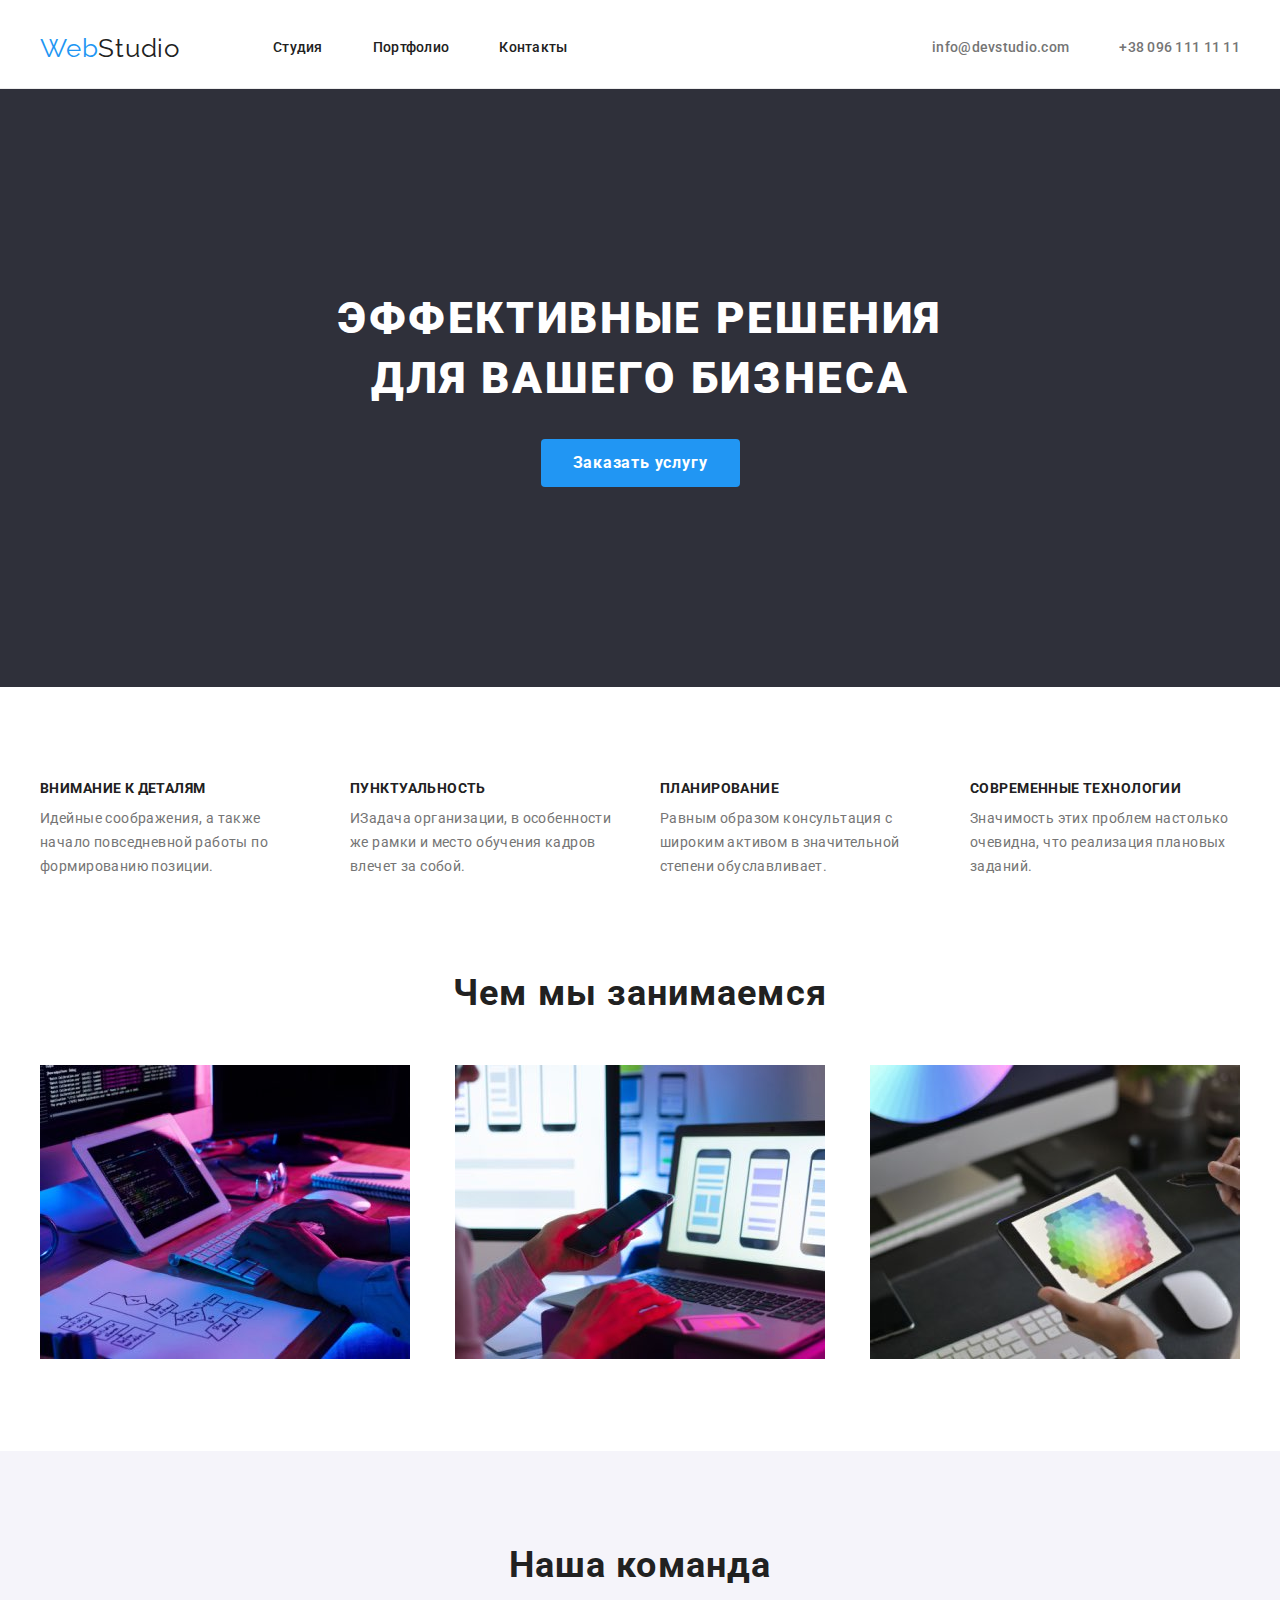
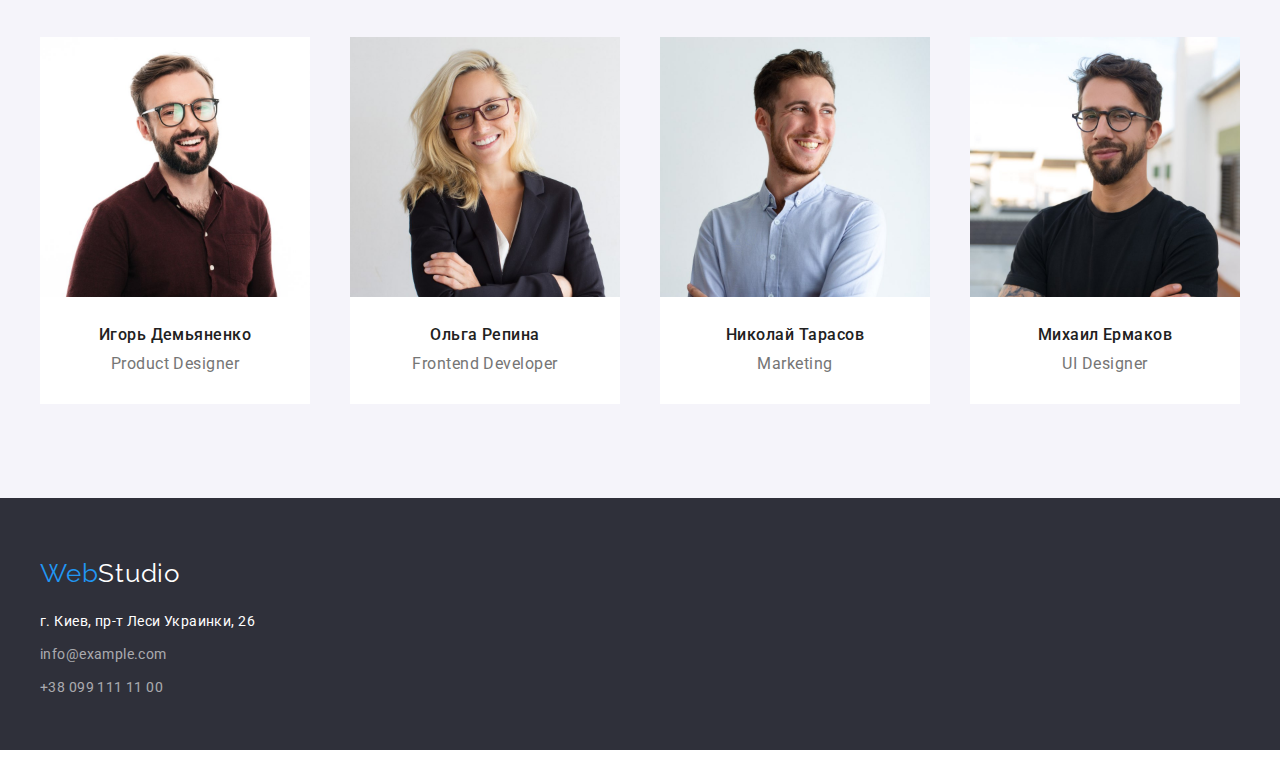
==== index.html @ 11e3fc03 "push" ====
<!DOCTYPE html>
<html lang="ru">

<head>
    <meta charset="UTF-8">
    <meta http-equiv="X-UA-Compatible" content="IE=edge">
    <meta name="viewport" content="width=device-width, initial-scale=1.0">
    <title>Web Studio (Version 2.1)</title>

    <link
        href="https://fonts.googleapis.com/css2?family=Raleway:wght@700&family=Roboto:wght@400;500;700;900&display=swap"
        rel="stylesheet" />

    <link rel="stylesheet" href="https://cdnjs.cloudflare.com/ajax/libs/modern-normalize/1.1.0/modern-normalize.min.css"
        integrity="sha512-wpPYUAdjBVSE4KJnH1VR1HeZfpl1ub8YT/NKx4PuQ5NmX2tKuGu6U/JRp5y+Y8XG2tV+wKQpNHVUX03MfMFn9Q=="
        crossorigin="anonymous" referrerpolicy="no-referrer" />

    <link rel="stylesheet" href="./css/style.css">
</head>

<body>

    <header>
        <div class="container main-nav">
            <a href="./index.html" class="logo link"> <span class="logo-web">Web</span><span class="logo-studio">Studio</span></a>
            <nav>
                <ul class="site-nav list">
                    <li class="item"><a class="link" href="./index.html">Студия</a></li>
                    <li class="item"><a class="link" href="./portfolio.html">Портфолио</a></li>
                    <li class="item"><a class="link" href="">Контакты</a></li>
                </ul> 
            </nav>
            <ul class="contact-nav list">
                <li class="item"><a class="link" href="mailto:info@devstudio.com">info@devstudio.com</a></li>
                <li class="item"><a class="link" href="tel:+380961111111">+38 096 111 11 11</a></li>
            </ul>
            
        </div>
    </header>

    <main>
        <!-- секция Эффективные решения для вашего бизнеса -->
        <div class="pre-hero-line"></div>
        <section class="hero">
            <h1 class="main-headline"> <span class="hero-title"> Эффективные решения<br>для вашего бизнеса</span> </h1>
            <button type="button" class="button-main"> <span class="color-text-button">Заказать услугу</span></button>
        </section>
        <!-- секция преимуществ -->
        <section class="container">
            <ul class="benefits">
                <!-- <h2>Наши преимущества</h2> -->
                <li class="item">
                    <h3 class="benefits-title">Внимание к деталям</h3>
                    <p class="benefits-describe">Идейные соображения, а также начало повседневной работы по формированию позиции.</p>
                </li>
                <li class="item">
                    <h3 class="benefits-title">Пунктуальность</h3>
                    <p class="benefits-describe">ИЗадача организации, в особенности же рамки и место обучения кадров влечет за собой.</p>
                </li>
                <li class="item">
                    <h3 class="benefits-title">Планирование</h3>
                    <p class="benefits-describe">Равным образом консультация с широким активом в значительной степени обуславливает.</p>
                </li>
                <li class="item">
                    <h3 class="benefits-title">Современные технологии</h3>
                    <p class="benefits-describe">Значимость этих проблем настолько очевидна, что реализация плановых заданий.</p>
                </li>
            </ul>
        </section>
        <!-- секция Чем мы занимаемся  -->
        <section class="container">
            <div class="whatwedo">
                <h2 class="whatwedo-headline">Чем мы занимаемся</h2>
                <ul class="whatwedo-list">
                    <li class="item">
                        <img src="./images/photo-coding.jpg" alt="Верстка сайта" width="370" height="294" />
                    </li>
                    <li class="item">
                        <img src="./images/photo-app.jpg" alt="Написание приложений" width="370" height="294" />
                    </li>
                    <li class="item">
                        <img src="./images/photo-design.jpg" alt="Разработка дизайна" width="370" height="294" />
                    </li>
                </ul>
            </div>
        </section>
        <!-- секция Наша команда -->
        <section class="our-team">
            <div class="container">
                <h2 class="our-team-headline">Наша команда</h2>
                <ul class="personal list">
                    <li>
                        <img class="item-img" src="./images/card-photo-igor.jpg" alt="Product Designer" width="270" height="260" />
                        <div class="our-team-name">
                            <p class="team-name">Игорь Демьяненко</p>
                            <p class="team-job">Product Designer</p>
                        </div>
                    </li>
                    <li>
                        <img class="item-img" src="./images/card-photo-olena.jpg" alt="Frontend Developer" width="270" height="260" />
                        <div class="our-team-name">
                            <p class="team-name">Ольга Репина</p>
                            <p class="team-job">Frontend Developer</p>
                        </div>
                    </li>
                    <li>
                        <img class="item-img" src="./images/card-photo-mukola.jpg" alt="Marketing" width="270" height="260" />
                        <div class="our-team-name">
                            <p class="team-name">Николай Тарасов</p>
                            <p class="team-job">Marketing</p>
                        </div>
                    </li>
                    <li>
                        <img class="item-img" src="./images/card-photo-mukhailo.jpg" alt="Product Designer" width="270" height="260" />
                        <div class="our-team-name">
                            <p class="team-name">Михаил Ермаков</p>
                            <p class="team-job">UI Designer</p>
                        </div>
                    </li>
                </ul>
            </div>
        </section>
        
    </main>

    <footer class="footer-section">
        <!-- секция контакты -->
        <div class="container">
            <a href="./index.html" class="logo link"> <span class="logo-web">Web</span><span
                    class="logo-studio-foot">Studio</span>
                <address class="adress">
                    <a href="https://goo.gl/maps/mDuxBQLY7Kdxs8NY9" class="contact-foot-adress link">г. Киев, пр-т Леси
                        Украинки, 26</a><br>
                    <a href="mailto:info@example.com" class="contact-foot link">info@example.com</a><br>
                    <a href="tel:+380991111100" class="contact-foot link">+38 099 111 11 00</a>
                </address>
        </div>
    </footer>

</body>

</html>
---- css/style.css ----
:root {
  --primary-text-color: #757575;
  --secondary-text-color: #212121;
  --accent-color: #2196f3;
  --as-main-button-color: rgba(33, 150, 243, 1);
  --primary-bg-color: #ffffff;
  --button-hover-text: rgba(255, 255, 255, 1);
}

body {
  color: var(--primary-text-color);
  background-color: var(--primary-bg-color);
  font-family: Roboto, VHelvetica Neue, sans-serif;

  font-size: 14px;
  line-height: 1.71;
  letter-spacing: 0.03em;

  margin-left: auto;
  margin-right: auto;
}

/* gen settings */
a {
  text-decoration: none;
  padding: 0;
}

.ul {
  padding: 0;
  margin: 0;
  list-style: none;
}

h1,
h2,
h3,
h4,
h5,
h6 {
  padding: 0;
  margin: 0;
}

/* nav container */
.container {
  width: 1200px;
  margin-left: auto;
  margin-right: auto;
  padding-left: 15px;
  padding-right: 15px;
  /* outline: 0.5px solid tomato; */
}

/* nav */

.main-nav {
  display: flex;
  align-items: center;
}

/* logo */

.logo {
  font-family: Raleway, sans-serif;
  font-weight: 400;
  font-size: 26px;
  line-height: 1.19;
  letter-spacing: 0.03em;
}
.logo-web {
  color: var(--accent-color);
}

.logo-studio {
  color: #212121;
}

.logo-studio-foot {
  color: white;
}

/* end logo */

.site-nav {
  display: flex;
  margin-left: 93px;
  list-style: none;
  padding-left: 0;
  margin-top: 0;
  margin-bottom: 0;
}

.site-nav .item + .item {
  margin-left: 50px;
}

.site-nav .link {
  display: block;
  padding-top: 32px;
  padding-bottom: 32px;

  color: var(--secondary-text-color);
  font-weight: 500;
  font-size: 14px;
  line-height: 1.14;
  letter-spacing: 0.02em;
}

/* another margin site-nav */

/* .site-nav .item {
  margin-right: 50px;
} */
/* .site-nav .item:last-child {
  margin-right: 0;
} */

/* .site-nav .item:not(:last-child) {
  margin-right: 50px;
} */

.contact-nav {
  display: flex;
  margin-left: auto;
  padding-left: 0;
  margin-top: 0;
  margin-bottom: 0;

  list-style: none;
}

.contact-nav .item + .item {
  margin-left: 50px;
}

.contact-nav .link {
  display: block;
  padding-top: 32px;
  padding-bottom: 32px;

  color: var(--primary-text-color);
  font-weight: 500;
  font-size: 14px;
  line-height: 1.14;
  letter-spacing: 0.02em;
  text-decoration: none;
}

.site-nav .link:hover,
.site-nav .link:focus {
  color: var(--accent-color);
}

.contact-nav .link:hover,
.contact-nav .link:focus {
  color: var(--accent-color);
  text-decoration: none;
}

/* nav end */

/* hero */

.pre-hero-line {
  background-color: rgba(236, 236, 236, 1);
  height: 1px;
}

.hero {
  background-color: #2f303a;
  text-align: center;
}

.hero-title {
  color: rgba(255, 255, 255, 1);
}

.main-headline {
  padding-top: 200px;
  margin: 0 auto;

  font-weight: 900;
  font-size: 44px;
  line-height: 1.36;
  text-align: center;
  letter-spacing: 0.06em;
  text-transform: uppercase;
}

/* button set */
.button-main {
  box-sizing: border-box;
  cursor: pointer;

  background-color: var(--as-main-button-color);
  border: 0 solid var(--as-main-button-color);
  border-radius: 4px;

  /* Font-weight: 700;
  Font size: 16px;
  Line height: 1.8; */

  margin-top: 30px;
  text-align: center;
  letter-spacing: 0.06em;

  padding: 10px 32px;
  margin-bottom: 200px;
}

.color-text-button {
  color: var(--button-hover-text);

  font-family: Roboto;
  font-style: normal;
  font-weight: 700;
  font-size: 16px;
  line-height: 1.8;

  /* padding: 10px 32px; */
}

/* hero end */

/* benefits */

.benefits {
  display: flex;
  justify-content: space-between;
  list-style: none;

  /* height: 200px; */
  margin: 0;
  padding-top: 94px;
  padding-bottom: 94px;
  padding-left: 0;
}

.benefits .benefits-item + .benefits-item {
  margin-left: 30px;
}

.benefits .item {
  width: 270px;
}

.benefits-title {
  color: #212121;

  font-weight: 700;
  font-size: 14px;
  line-height: 1.14;
  letter-spacing: 0.03em;
  text-transform: uppercase;
}

.benefits-describe {
  font-style: normal;
  font-weight: 400;
  font-size: 14px;
  line-height: 1.71;
  letter-spacing: 3%;

  margin-top: 10px;
  margin-bottom: 0;
}

/* benefits end */

/* whatwedo index.html */

/* .whatwedo {
  margin-top: 94px;
} */

.whatwedo-headline {
  color: var(--secondary-text-color);

  font-weight: 700;
  font-size: 36px;
  line-height: 1.16;
  text-align: center;
  letter-spacing: 0.03em;

  padding-bottom: 50px;
}

.whatwedo-list {
  display: flex;
  justify-content: space-between;

  list-style: none;
  margin-top: 0;
  margin-bottom: 0;
  padding-left: 0;
  padding-bottom: 0;
}

.whatwedo-list .item {
  margin-bottom: -10px;
}

.whatwedo-list .item + .item {
  margin-left: 30px;
}

/* our-team index.html */

.our-team {
  background-color: #f5f4fa;
  margin-top: 94px;
}

.our-team-headline {
  display: block;
  color: var(--secondary-text-color);

  font-weight: 700;
  font-size: 36px;
  line-height: 1.16;
  text-align: center;
  letter-spacing: 0.03em;

  padding-top: 94px;
}

.personal {
  display: flex;
  justify-content: space-between;
  list-style: none;

  font-weight: 400;
  font-size: 16px;
  line-height: 1.18;
  letter-spacing: 0.03em;

  padding-left: 0;
  /* margin-top: 50px; */
  margin: 0 0;
  padding-top: 50px;
  padding-bottom: 94px;
}

.personal .item-img {
  margin-bottom: -5px;
}

.personal .team-name + .team-name {
  padding-left: 30px;
}

.our-team-name {
  background-color: var(--button-hover-text);
}

.team-name {
  color: var(--secondary-text-color);
  font-weight: 500;
  font-size: 16px;
  line-height: 1.18;
  text-align: center;
  letter-spacing: 0.03em;

  padding-top: 30px;

  margin: 0 auto;
}

.team-job {
  text-align: center;
  font-family: Roboto;
  font-weight: 400;
  font-size: 16px;
  line-height: 1.18;

  margin: 0 auto;
  padding-top: 10px;
  padding-bottom: 30px;
}

/* end our-team index.html */

/* footer */

.footer-section {
  box-sizing: border-box;
  background-color: #2f303a;
  height: 252px;
  padding-top: 60px;
}

.adress {
  display: block;
  font-family: Roboto;
  font-style: normal;
  font-weight: 400;
  font-size: 14px;
  line-height: 1.71;
  letter-spacing: 0.03em;
}

.contact-foot-adress {
  display: inline-block;
  color: rgba(255, 255, 255, 1);
  margin-top: 20px;
}

.contact-foot {
  display: inline-block;
  color: rgba(255, 255, 255, 0.6);
  margin-top: 9px;
}

/* footer end */

/* .list {
  list-style: none;
} */

.buttons-portfolio {
  display: flex;
  justify-content: center;
  padding-top: 94px;
}

.buttons-portfolio .click + .click {
  margin-left: 8px;
}

.button-portfolio {
  box-sizing: border-box;
  cursor: pointer;

  color: rgba(33, 33, 33, 1);
  background-color: rgba(245, 244, 250, 1);

  font-weight: 500;
  font-size: 16px;
  line-height: 1.6;
  text-align: center;
  letter-spacing: 0.03em;
  border: 0 solid rgba(245, 244, 250, 1);
  border-radius: 4px;

  /* height: 38px;
  width: 130px; */
  margin-bottom: 0;
  padding: 6px 22px;
}

.button-portfolio:hover,
.button-portfolio:focus {
  color: var(--button-hover-text);
  background-color: var(--accent-color);
}

/* end buttons-portfolio portfolio.html  */

/* portfolio-example portfolio.html   */

/* buttons-portfolio portfolio.html  */

/* end portfolio-example portfolio.html */

.portfolio-list {
  display: flex;
  flex-wrap: wrap;
  justify-content: space-between;

  list-style: none;
  padding-left: 0;
  margin-top: 50px;
  margin-bottom: 0;
}

.portfolio-element {
  margin-bottom: 30px;
  margin-right: 30px;
  border: 0;
}

.portfolio-info {
  display: block;
  box-sizing: border-box;
  border-right: 1px solid rgba(238, 238, 238, 1);
  border-left: 1px solid rgba(238, 238, 238, 1);
  border-bottom: 1px solid rgba(238, 238, 238, 1);
  margin-top: -10px;
}

.portfolio-title {
  display: block;
  color: rgba(33, 33, 33, 1);

  font-family: Roboto;
  font-style: 700;
  font-size: 18px;
  /* line-height: 36px; */
  text-align: Left;
  letter-spacing: 0.06em;

  padding-top: 20px;
  margin-left: 24px;
  margin-right: 24px;
}

.portfolio-example {
  font-weight: 400;
  font-size: 16px;
  /* line-height: 30px; */
  color: rgba(117, 117, 117, 1);
  letter-spacing: 0.03em;

  padding-top: 4px;
  padding-bottom: 20px;
  margin: 0 24px;
}

.portfolio-list > li:nth-last-of-type(-n + 3) {
  margin-bottom: 0;
}

.portfolio-list:nth-last-child(-n + 3) {
  padding-bottom: 94px;
}

.portfolio-element:nth-child(3n) {
  margin-right: 0;
}
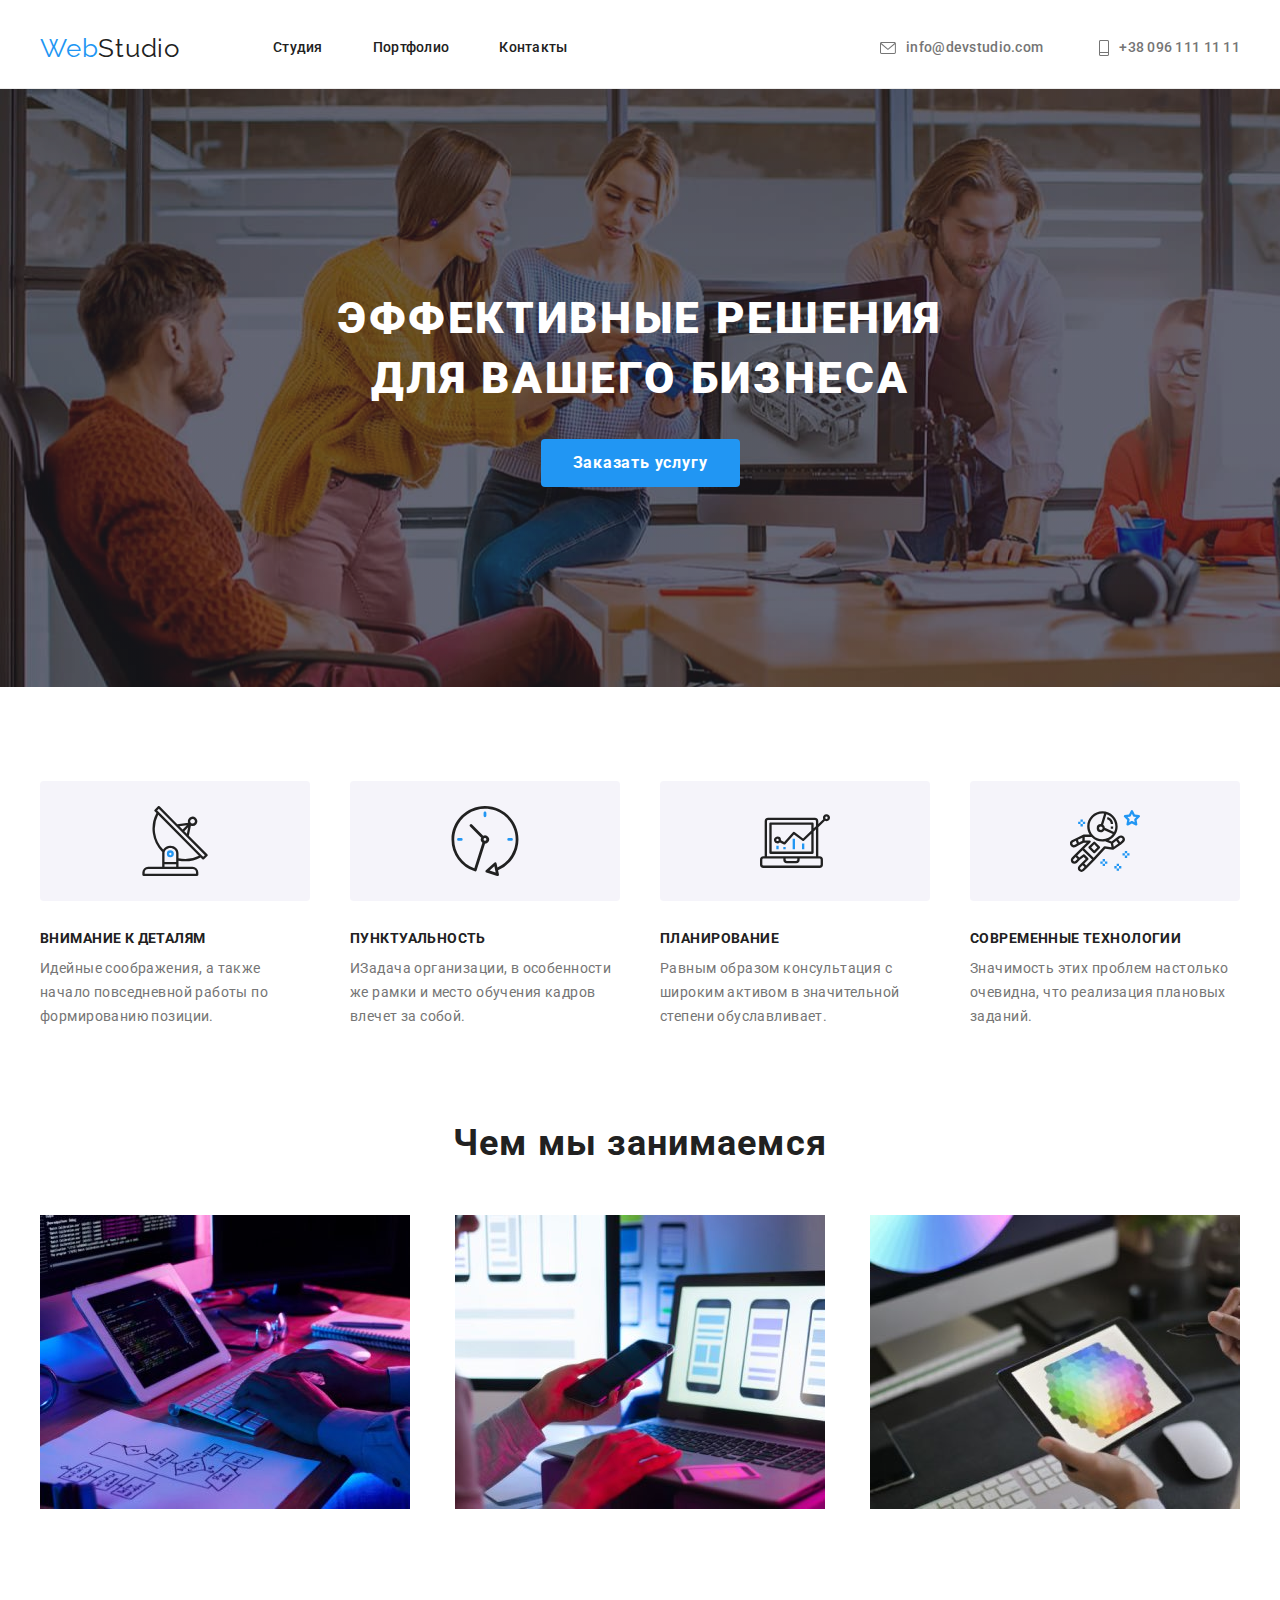
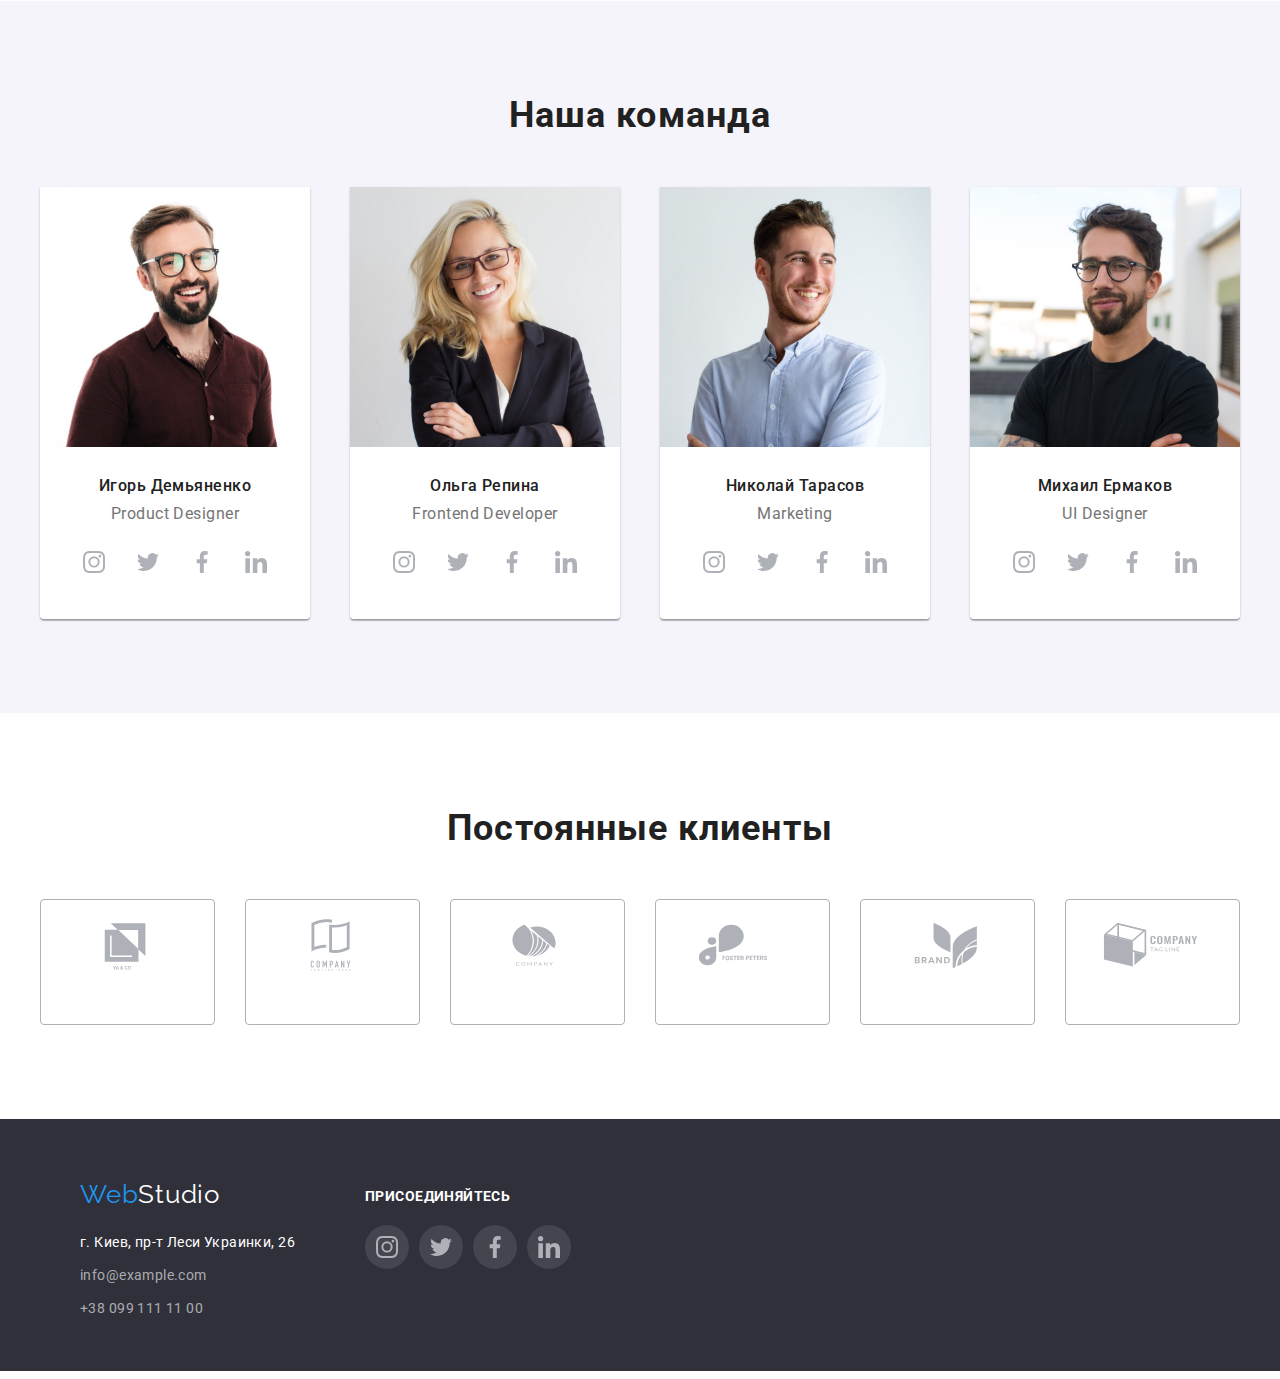
==== commit 0b51464b: "full v1" ====
--- a/index.html
+++ b/index.html
@@ -31,8 +31,22 @@
                 </ul> 
             </nav>
             <ul class="contact-nav list">
-                <li class="item"><a class="link" href="mailto:info@devstudio.com">info@devstudio.com</a></li>
-                <li class="item"><a class="link" href="tel:+380961111111">+38 096 111 11 11</a></li>
+                <li class="item">
+                    <a class="link email-nav" href="mailto:info@devstudio.com">
+                    <svg class="email-pic">
+                    <use href="./images/nav-icon.svg#icon-nav-envelope"></use>
+                    </svg>
+                    info@devstudio.com
+                    </a>
+                </li>
+                <li class="item">
+                    <a class="link tel-nav" href="tel:+380961111111">
+                    <svg class="tel-pic">
+                    <use href="./images/nav-icon.svg#icon-nav-phone"></use>
+                    </svg>
+                    +38 096 111 11 11
+                    </a>
+                </li>
             </ul>
             
         </div>
@@ -49,19 +63,19 @@
         <section class="container">
             <ul class="benefits">
                 <!-- <h2>Наши преимущества</h2> -->
-                <li class="item">
+                <li class="item aerial">
                     <h3 class="benefits-title">Внимание к деталям</h3>
                     <p class="benefits-describe">Идейные соображения, а также начало повседневной работы по формированию позиции.</p>
                 </li>
-                <li class="item">
+                <li class="item clock">
                     <h3 class="benefits-title">Пунктуальность</h3>
                     <p class="benefits-describe">ИЗадача организации, в особенности же рамки и место обучения кадров влечет за собой.</p>
                 </li>
-                <li class="item">
+                <li class="item diagarm">
                     <h3 class="benefits-title">Планирование</h3>
                     <p class="benefits-describe">Равным образом консультация с широким активом в значительной степени обуславливает.</p>
                 </li>
-                <li class="item">
+                <li class="item astronaut">
                     <h3 class="benefits-title">Современные технологии</h3>
                     <p class="benefits-describe">Значимость этих проблем настолько очевидна, что реализация плановых заданий.</p>
                 </li>
@@ -89,51 +103,261 @@
             <div class="container">
                 <h2 class="our-team-headline">Наша команда</h2>
                 <ul class="personal list">
-                    <li>
+                    <li class="personal-card">
                         <img class="item-img" src="./images/card-photo-igor.jpg" alt="Product Designer" width="270" height="260" />
                         <div class="our-team-name">
                             <p class="team-name">Игорь Демьяненко</p>
                             <p class="team-job">Product Designer</p>
+                            <ul class="personal-social">
+                                <li class="social">
+                                    <a href="#">
+                                    <svg class="insta-icon link" viewBox="0 0 200 100">
+                                    <use href="./images/social-icons.svg#icon-instagram"></use>
+                                    </svg>
+                                    </a>
+                                </li>                                    
+                                <li class="social">
+                                    <a href="#">
+                                    <svg class="twitter-icon link" viewBox="0 0 200 100">
+                                    <use href="./images/social-icons.svg#icon-twitter"></use>
+                                    </svg>
+                                    </a>
+                                </li>                                    
+                                <li class="social">
+                                    <a href="#">
+                                    <svg class="facebook-icon link" viewBox="0 0 200 100">
+                                    <use href="./images/social-icons.svg#icon-facebook"></use>
+                                    </svg>
+                                    </a>
+                                </li>                                    
+                                <li class="social">
+                                    <a href="#">
+                                    <svg class="linkedin-icon link" viewBox="0 0 200 100">
+                                    <use href="./images/social-icons.svg#icon-linkedin"></use>
+                                    </svg>
+                                    </a>
+                                </li>                                   
+                            </ul>
                         </div>
                     </li>
-                    <li>
+                    <li class="personal-card">
                         <img class="item-img" src="./images/card-photo-olena.jpg" alt="Frontend Developer" width="270" height="260" />
                         <div class="our-team-name">
                             <p class="team-name">Ольга Репина</p>
                             <p class="team-job">Frontend Developer</p>
+                            <ul class="personal-social">
+                                <li class="social">
+                                    <a href="#">
+                                    <svg class="insta-icon link" viewBox="0 0 200 100">
+                                    <use href="./images/social-icons.svg#icon-instagram"></use>
+                                    </svg>
+                                    </a>
+                                </li>
+                                <li class="social">
+                                    <a href="#">
+                                    <svg class="twitter-icon link" viewBox="0 0 200 100">
+                                    <use href="./images/social-icons.svg#icon-twitter"></use>
+                                    </svg>
+                                    </a>
+                                </li>
+                                <li class="social">
+                                    <a href="#">
+                                    <svg class="facebook-icon link" viewBox="0 0 200 100">
+                                    <use href="./images/social-icons.svg#icon-facebook"></use>
+                                    </svg>
+                                    </a>
+                                </li>
+                                <li class="social">
+                                    <a href="#">
+                                    <svg class="linkedin-icon link" viewBox="0 0 200 100">
+                                    <use href="./images/social-icons.svg#icon-linkedin"></use>
+                                    </svg>
+                                    </a>
+                                 </li>
+                            </ul>
                         </div>
                     </li>
-                    <li>
+                    <li class="personal-card">
                         <img class="item-img" src="./images/card-photo-mukola.jpg" alt="Marketing" width="270" height="260" />
                         <div class="our-team-name">
                             <p class="team-name">Николай Тарасов</p>
                             <p class="team-job">Marketing</p>
+                            <ul class="personal-social">
+                                <li class="social">
+                                    <a href="#">
+                                    <svg class="insta-icon link" viewBox="0 0 200 100">
+                                    <use href="./images/social-icons.svg#icon-instagram"></use>
+                                    </svg>
+                                    </a>
+                                </li>
+                                <li class="social">
+                                    <a href="#">
+                                    <svg class="twitter-icon link" viewBox="0 0 200 100">
+                                    <use href="./images/social-icons.svg#icon-twitter"></use>
+                                    </svg>
+                                    </a>
+                                </li>
+                                <li class="social">
+                                    <a href="#">
+                                    <svg class="facebook-icon link" viewBox="0 0 200 100">
+                                    <use href="./images/social-icons.svg#icon-facebook"></use>
+                                    </svg>
+                                    </a>
+                                </li>
+                                <li class="social">
+                                    <a href="#">
+                                    <svg class="linkedin-icon link" viewBox="0 0 200 100">
+                                    <use href="./images/social-icons.svg#icon-linkedin"></use>
+                                    </svg>
+                                    </a>
+                                </li>
+                            </ul>
                         </div>
                     </li>
-                    <li>
+                    <li class="personal-card">
                         <img class="item-img" src="./images/card-photo-mukhailo.jpg" alt="Product Designer" width="270" height="260" />
                         <div class="our-team-name">
                             <p class="team-name">Михаил Ермаков</p>
                             <p class="team-job">UI Designer</p>
+                            <ul class="personal-social">
+                                <li class="social">
+                                    <a href="#">
+                                    <svg class="insta-icon link" viewBox="0 0 200 100">
+                                    <use href="./images/social-icons.svg#icon-instagram"></use>
+                                    </svg>
+                                    </a>
+                                </li>
+                                <li class="social">
+                                    <a href="#">
+                                    <svg class="twitter-icon link" viewBox="0 0 200 100">
+                                    <use href="./images/social-icons.svg#icon-twitter"></use>
+                                    </svg>
+                                    </a>
+                                </li>
+                                <li class="social">
+                                    <a href="#">
+                                    <svg class="facebook-icon link" viewBox="0 0 200 100">
+                                    <use href="./images/social-icons.svg#icon-facebook"></use>
+                                    </svg>
+                                    </a>
+                                </li>
+                                <li class="social">
+                                    <a href="#">
+                                    <svg class="linkedin-icon link" viewBox="0 0 200 100">
+                                    <use href="./images/social-icons.svg#icon-linkedin"></use>
+                                    </svg>
+                                    </a>
+                                </li>
+                            </ul>
                         </div>
                     </li>
                 </ul>
             </div>
         </section>
-        
+        <!-- секция постоянный клиенты -->
+        <section class="regular-customer">
+            <div class="container">
+                <h2 class="customer-headline">Постоянные клиенты</h2>
+                <ul class="customer-list">
+                    <li class="item">
+                        <a href="#">
+                        <svg class="yaco client">
+                        <use href="./images/regular-customer.svg#icon-yaco"></use>
+                        </svg>
+                        </a>
+                    </li>
+                    <li class="item">
+                        <a href="#">
+                        <svg class="company1 client">
+                        <use href="./images/regular-customer.svg#icon-company1"></use>
+                        </svg>
+                        </a>
+                    </li>
+                    <li class="item">
+                        <a href="#"> 
+                        <svg class="company2 client">
+                        <use href="./images/regular-customer.svg#icon-company2"></use>
+                        </svg>
+                        </a>
+                    </li>
+                    <li class="item">
+                        <a href="#">
+                        <svg class="foster client">
+                        <use href="./images/regular-customer.svg#icon-foster"></use>
+                        </svg>
+                        </a>
+                    </li>
+                    <li class="item">
+                        <a href="#">
+                        <svg class="brand client">
+                        <use href="./images/regular-customer.svg#icon-brand"></use>
+                        </svg>
+                        </a>
+                    </li>
+                    <li class="item">
+                        <a href="#">
+                        <svg class="tagline client">
+                            <use href="./images/regular-customer.svg#icon-tagline"></use>
+                        </svg>
+                        </a>
+                    </li>
+                </ul>
+            </div>
+        </section>
     </main>
 
     <footer class="footer-section">
         <!-- секция контакты -->
-        <div class="container">
-            <a href="./index.html" class="logo link"> <span class="logo-web">Web</span><span
-                    class="logo-studio-foot">Studio</span>
-                <address class="adress">
-                    <a href="https://goo.gl/maps/mDuxBQLY7Kdxs8NY9" class="contact-foot-adress link">г. Киев, пр-т Леси
-                        Украинки, 26</a><br>
-                    <a href="mailto:info@example.com" class="contact-foot link">info@example.com</a><br>
-                    <a href="tel:+380991111100" class="contact-foot link">+38 099 111 11 00</a>
-                </address>
+        <div class="container footer">
+                <ul class="footer-first">
+                    <li>
+                    <a href="./index.html" class="logo link"> <span class="logo-web">Web</span><span class="logo-studio-foot">Studio</span>
+                    <address class="adress">
+                        <a href="https://goo.gl/maps/mDuxBQLY7Kdxs8NY9" class="contact-foot-adress link">г. Киев, пр-т Леси
+                            Украинки, 26</a><br>
+                        <a href="mailto:info@example.com" class="contact-foot link">info@example.com</a><br>
+                        <a href="tel:+380991111100" class="contact-foot link">+38 099 111 11 00</a>
+                    </address>
+                    </a>
+                    </li>
+                </ul>
+                <ul class="footer-second">
+                    <li>
+                    <p class="footer-second-title">ПРИСОЕДИНЯЙТЕСЬ</p>
+                    </li>
+                    <li >
+                        <ul class="footer-second-social">
+                            <li class="footer-social">
+                                <a href="#">
+                                    <svg class="insta-icon link" viewBox="0 0 200 100">
+                                        <use href="./images/social-icons.svg#icon-instagram"></use>
+                                    </svg>
+                                </a>
+                            </li>
+                            <li class="footer-social">
+                                <a href="#">
+                                    <svg class="twitter-icon link" viewBox="0 0 200 100">
+                                        <use href="./images/social-icons.svg#icon-twitter"></use>
+                                    </svg>
+                                </a>
+                            </li>
+                            <li class="footer-social">
+                                <a href="#">
+                                    <svg class="facebook-icon link" viewBox="0 0 200 100">
+                                        <use href="./images/social-icons.svg#icon-facebook"></use>
+                                    </svg>
+                                </a>
+                            </li>
+                            <li class="footer-social">
+                                <a href="#">
+                                    <svg class="linkedin-icon link" viewBox="0 0 200 100">
+                                        <use href="./images/social-icons.svg#icon-linkedin"></use>
+                                    </svg>
+                                </a>
+                            </li>
+                        </ul>
+                    </li>
+                </ul>
         </div>
     </footer>
 
--- a/css/style.css
+++ b/css/style.css
@@ -2,9 +2,10 @@
   --primary-text-color: #757575;
   --secondary-text-color: #212121;
   --accent-color: #2196f3;
-  --as-main-button-color: rgba(33, 150, 243, 1);
+  --as-main-button-color: #2196f3;
   --primary-bg-color: #ffffff;
   --button-hover-text: rgba(255, 255, 255, 1);
+  --social-base-color: #afb1b8;
 }
 
 body {
@@ -49,7 +50,6 @@
   margin-right: auto;
   padding-left: 15px;
   padding-right: 15px;
-  /* outline: 0.5px solid tomato; */
 }
 
 /* nav */
@@ -105,6 +105,11 @@
   font-size: 14px;
   line-height: 1.14;
   letter-spacing: 0.02em;
+}
+
+.site-nav .link:hover,
+.site-nav .link:focus {
+  color: var(--accent-color);
 }
 
 /* another margin site-nav */
@@ -122,6 +127,7 @@
 
 .contact-nav {
   display: flex;
+  align-items: center;
   margin-left: auto;
   padding-left: 0;
   margin-top: 0;
@@ -135,7 +141,9 @@
 }
 
 .contact-nav .link {
-  display: block;
+  /* display: block; */
+  display: flex;
+  align-items: center;
   padding-top: 32px;
   padding-bottom: 32px;
 
@@ -145,17 +153,21 @@
   line-height: 1.14;
   letter-spacing: 0.02em;
   text-decoration: none;
-}
-
-.site-nav .link:hover,
-.site-nav .link:focus {
-  color: var(--accent-color);
+  fill: var(--primary-text-color);
+}
+
+.email-pic,
+.tel-pic {
+  width: 16px;
+  height: 16px;
+  margin-right: 10px;
 }
 
 .contact-nav .link:hover,
 .contact-nav .link:focus {
   color: var(--accent-color);
   text-decoration: none;
+  fill: var(--as-main-button-color);
 }
 
 /* nav end */
@@ -168,8 +180,15 @@
 }
 
 .hero {
+  text-align: center;
   background-color: #2f303a;
-  text-align: center;
+
+  background-image: linear-gradient(
+      to right,
+      rgba(47, 48, 58, 0.4) 0%,
+      rgba(47, 48, 58, 0.4) 100%
+    ),
+    url("../images/Img-hero-hover.jpg");
 }
 
 .hero-title {
@@ -237,7 +256,51 @@
   padding-left: 0;
 }
 
-.benefits .benefits-item + .benefits-item {
+.benefits .item::before {
+  content: "";
+  height: 120px;
+  display: block;
+
+  background-color: rgba(245, 244, 250, 1);
+  background-repeat: no-repeat;
+  background-position: center;
+
+  border-radius: 4px;
+  margin-bottom: 30px;
+}
+
+.aerial::before {
+  background-image: url("../images/benefits/benefits-aerial.svg");
+}
+
+.clock::before {
+  background-image: url("../images/benefits/benefits-clock.svg");
+}
+.diagarm::before {
+  background-image: url("../images/benefits/benefits-diagram.svg");
+}
+
+.astronaut::before {
+  background-image: url("../images/benefits/benefits-astronaut.svg");
+}
+
+/* .benefits .item:nth-child(1)::before {
+  background-image: url("../images/benefits/benefits-aerial.svg");
+}
+
+.benefits .item:nth-child(2)::before {
+  background-image: url("../images/benefits/benefits-clock.svg");
+}
+
+.benefits .item:nth-child(3)::before {
+  background-image: url("../images/benefits/benefits-diagram.svg");
+}
+
+.benefits .item:nth-child(4)::before {
+  background-image: url("../images/benefits/benefits-astronaut.svg");
+} */
+
+.benefits .item + .item {
   margin-left: 30px;
 }
 
@@ -342,6 +405,12 @@
   padding-bottom: 94px;
 }
 
+.personal-card {
+  box-shadow: 0px 1px 3px rgba(0, 0, 0, 0.12), 0px 1px 1px rgba(0, 0, 0, 0.14),
+    0px 2px 1px rgba(0, 0, 0, 0.2);
+  border-radius: 0px 0px 4px 4px;
+}
+
 .personal .item-img {
   margin-bottom: -5px;
 }
@@ -352,6 +421,7 @@
 
 .our-team-name {
   background-color: var(--button-hover-text);
+  border-radius: 0px 0px 4px 4px;
 }
 
 .team-name {
@@ -376,10 +446,117 @@
 
   margin: 0 auto;
   padding-top: 10px;
-  padding-bottom: 30px;
+  padding-bottom: 16px;
+}
+
+.personal-social {
+  display: flex;
+  justify-content: space-between;
+  margin: 0;
+  padding: 0;
+  list-style: none;
+}
+
+.personal-social .link {
+  height: 44px;
+  width: 44px;
+  fill: var(--social-base-color);
+  border-radius: 50%;
+  padding: 0;
+  margin-bottom: 30px;
+  background-position: center;
+}
+
+.personal-social .link:hover,
+.personal-social .link:focus {
+  fill: #ffffff;
+  background-color: var(--as-main-button-color);
+}
+
+/* .personal-social .link {
+  margin-bottom: 30px;
+  background-position: center;
+} */
+
+.social + .social {
+  margin-left: 10px;
+}
+
+.social:first-child {
+  margin-left: 32px;
+}
+
+.social:last-child {
+  margin-right: 32px;
 }
 
 /* end our-team index.html */
+
+/* --start-- regular-customer */
+
+.customer-headline {
+  color: var(--secondary-text-color);
+  font-style: normal;
+  font-weight: 700;
+  font-size: 36px;
+  line-height: 1.17;
+  text-align: center;
+  letter-spacing: 0.03em;
+
+  padding-top: 94px;
+}
+
+.customer-list {
+  display: flex;
+  justify-content: space-between;
+
+  padding-top: 50px;
+  padding-bottom: 94px;
+  margin: 0 auto;
+  padding-left: 0;
+  list-style: none;
+}
+
+.customer-list .item {
+  display: inline-block;
+  width: 170px;
+  height: 92px;
+
+  border: 1px solid #afb1b8;
+  border-radius: 4px;
+  object-fit: cover;
+}
+
+.customer-list .client {
+  width: 106px;
+  height: 60px;
+  position: absolute;
+}
+
+.customer-list .item + .item {
+  margin-left: 30px;
+}
+
+.customer-list .item {
+  padding: 16px 32px;
+}
+
+.client {
+  fill: var(--social-base-color);
+  border-color: var(--social-base-color);
+}
+
+.client:hover,
+.client:active {
+  fill: var(--as-main-button-color);
+}
+
+.customer-list .item:hover,
+.customer-list .item:active {
+  border: 1px solid var(--as-main-button-color);
+}
+
+/* --end-- regular-customer */
 
 /* footer */
 
@@ -388,6 +565,11 @@
   background-color: #2f303a;
   height: 252px;
   padding-top: 60px;
+}
+
+.footer {
+  display: flex;
+  justify-content: flex-start;
 }
 
 .adress {
@@ -412,6 +594,58 @@
   margin-top: 9px;
 }
 
+.footer-first {
+  list-style: none;
+  margin: 0;
+}
+
+.footer-second {
+  padding-left: 70px;
+  padding-top: 10px;
+  list-style: none;
+  margin: 0;
+}
+
+.footer-second-title {
+  color: #ffffff;
+
+  font-style: normal;
+  font-weight: 700;
+  font-size: 14px;
+  line-height: 1.14;
+  letter-spacing: 0.03em;
+  text-transform: uppercase;
+
+  padding: 0;
+  margin: 0;
+}
+
+.footer-second-social {
+  display: flex;
+  justify-content: space-between;
+  list-style: none;
+  padding-top: 20px;
+  padding-left: 0;
+}
+
+.footer-social + .footer-social {
+  padding-left: 10px;
+}
+
+.footer-social .link {
+  background-color: rgba(255, 255, 255, 0.1);
+  height: 44px;
+  width: 44px;
+  fill: var(--social-base-color);
+  border-radius: 50%;
+}
+
+.footer-social .link:hover,
+.footer-social .link:focus {
+  fill: #ffffff;
+  background-color: var(--as-main-button-color);
+}
+
 /* footer end */
 
 /* .list {
@@ -453,6 +687,9 @@
 .button-portfolio:focus {
   color: var(--button-hover-text);
   background-color: var(--accent-color);
+
+  box-shadow: 0 2px 2px 0 rgba(0, 0, 0, 0.12), 0 1px 2px 0 rgba(0, 0, 0, 0.08),
+    0 3px 1px 0 rgba(0, 0, 0, 0.1);
 }
 
 /* end buttons-portfolio portfolio.html  */
@@ -478,6 +715,12 @@
   margin-bottom: 30px;
   margin-right: 30px;
   border: 0;
+}
+
+.portfolio-element:hover,
+.portfolio-element:focus {
+  box-shadow: 1px 4px 6px 0 rgba(0, 0, 0, 0.16), 0 4px 4px 0 rgba(0, 0, 0, 0.06),
+    0 1px 1px 0 rgba(0, 0, 0, 0.12);
 }
 
 .portfolio-info {
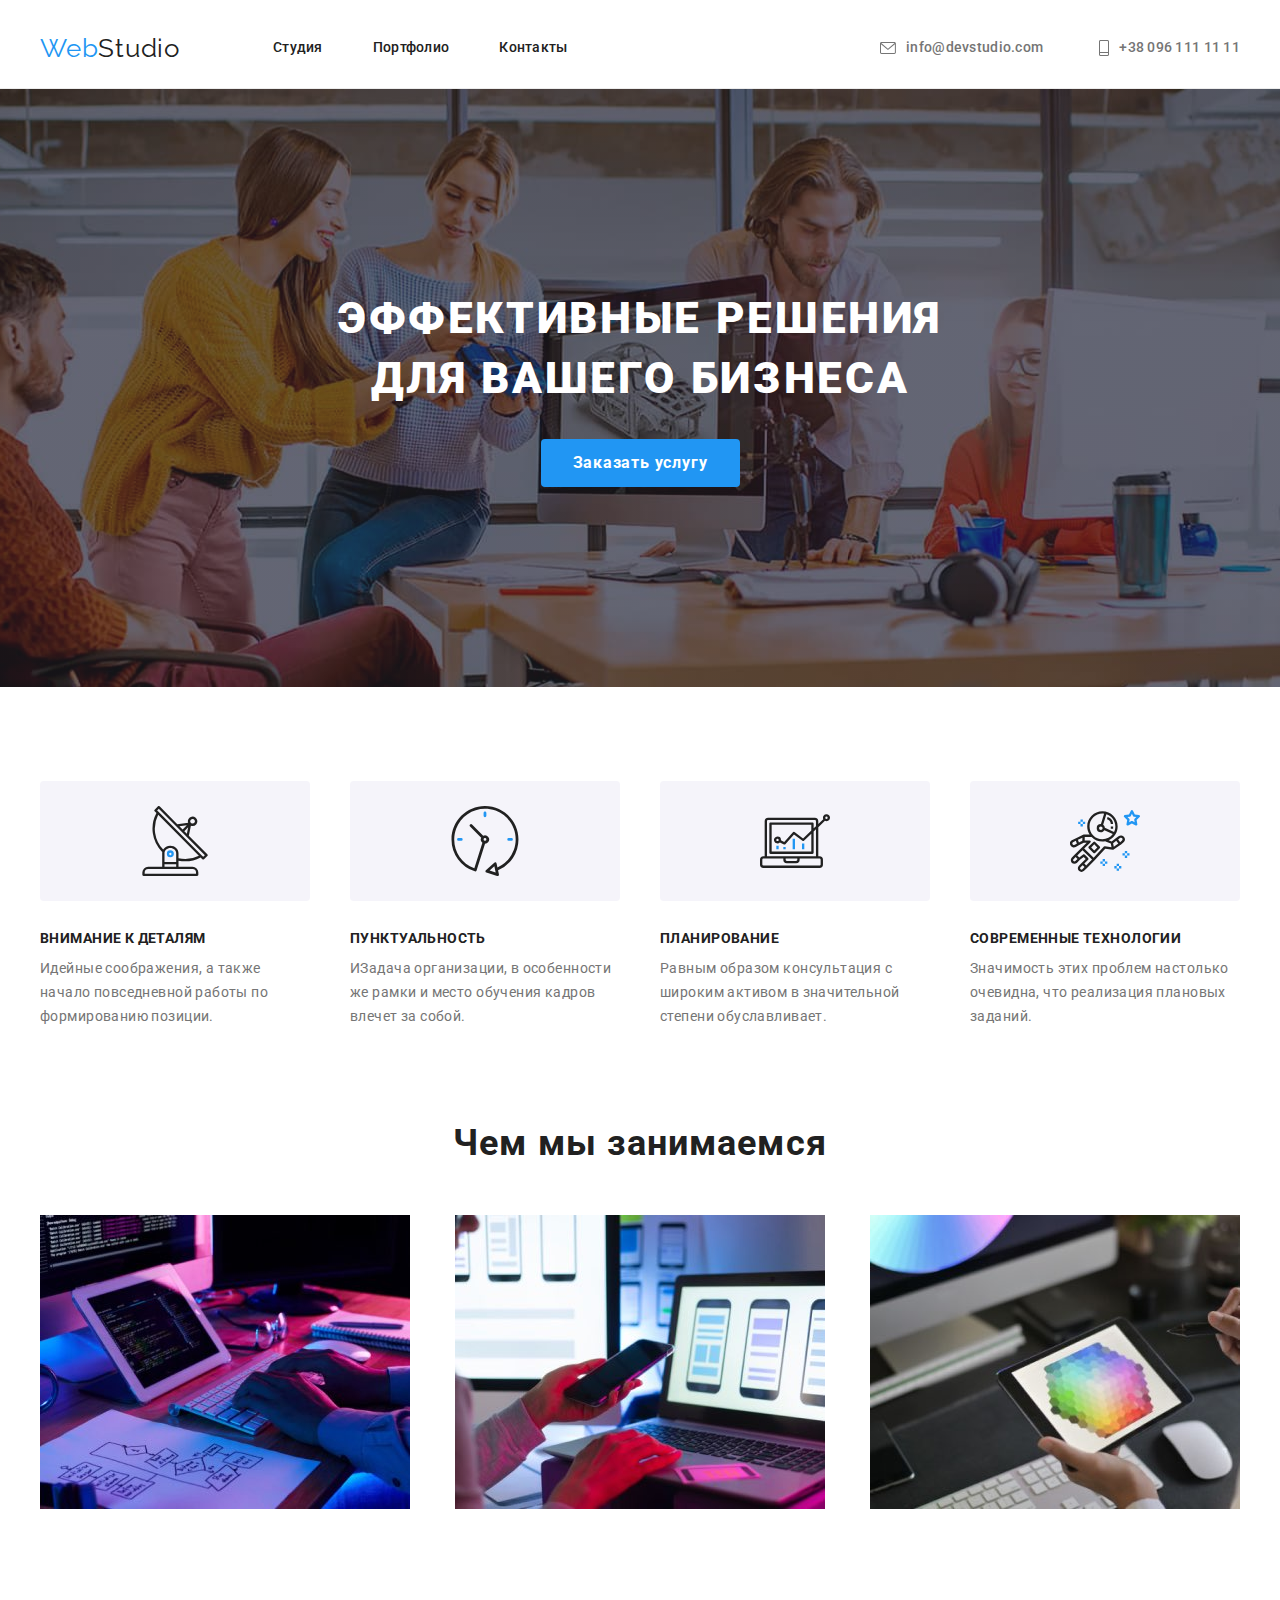
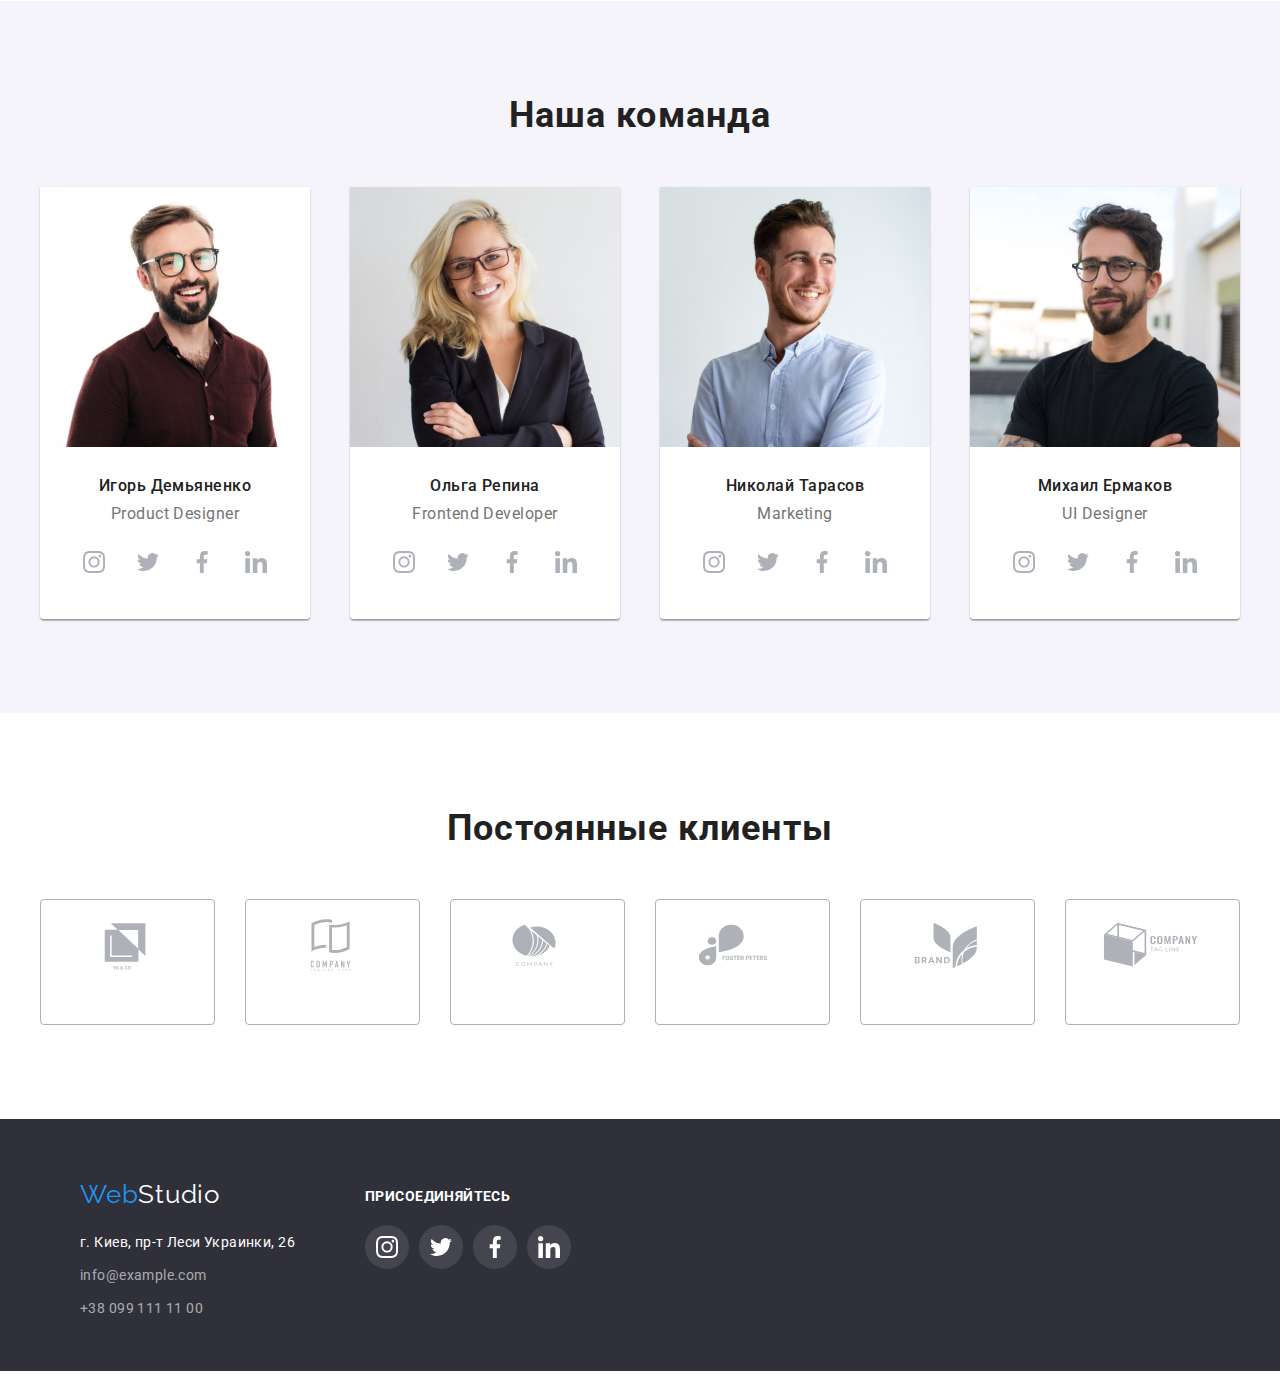
==== commit bdb79336: "repair: validator errors, hero bg pic, adresslink" ====
--- a/index.html
+++ b/index.html
@@ -48,7 +48,6 @@
                     </a>
                 </li>
             </ul>
-            
         </div>
     </header>
 
@@ -311,14 +310,12 @@
         <div class="container footer">
                 <ul class="footer-first">
                     <li>
-                    <a href="./index.html" class="logo link"> <span class="logo-web">Web</span><span class="logo-studio-foot">Studio</span>
+                    <a href="./index.html" class="logo link"> <span class="logo-web">Web</span><span class="logo-studio-foot">Studio</span></a>
                     <address class="adress">
-                        <a href="https://goo.gl/maps/mDuxBQLY7Kdxs8NY9" class="contact-foot-adress link">г. Киев, пр-т Леси
-                            Украинки, 26</a><br>
+                        <a href="https://goo.gl/maps/mDuxBQLY7Kdxs8NY9" class="contact-foot-adress link">г. Киев, пр-т Леси Украинки, 26</a><br>
                         <a href="mailto:info@example.com" class="contact-foot link">info@example.com</a><br>
                         <a href="tel:+380991111100" class="contact-foot link">+38 099 111 11 00</a>
                     </address>
-                    </a>
                     </li>
                 </ul>
                 <ul class="footer-second">
--- a/css/style.css
+++ b/css/style.css
@@ -180,6 +180,7 @@
 }
 
 .hero {
+  display: block;
   text-align: center;
   background-color: #2f303a;
 
@@ -189,6 +190,8 @@
       rgba(47, 48, 58, 0.4) 100%
     ),
     url("../images/Img-hero-hover.jpg");
+  background-repeat: no-repeat;
+  background-position: center;
 }
 
 .hero-title {
@@ -636,7 +639,7 @@
   background-color: rgba(255, 255, 255, 0.1);
   height: 44px;
   width: 44px;
-  fill: var(--social-base-color);
+  fill: var(--primary-bg-color);
   border-radius: 50%;
 }
 
